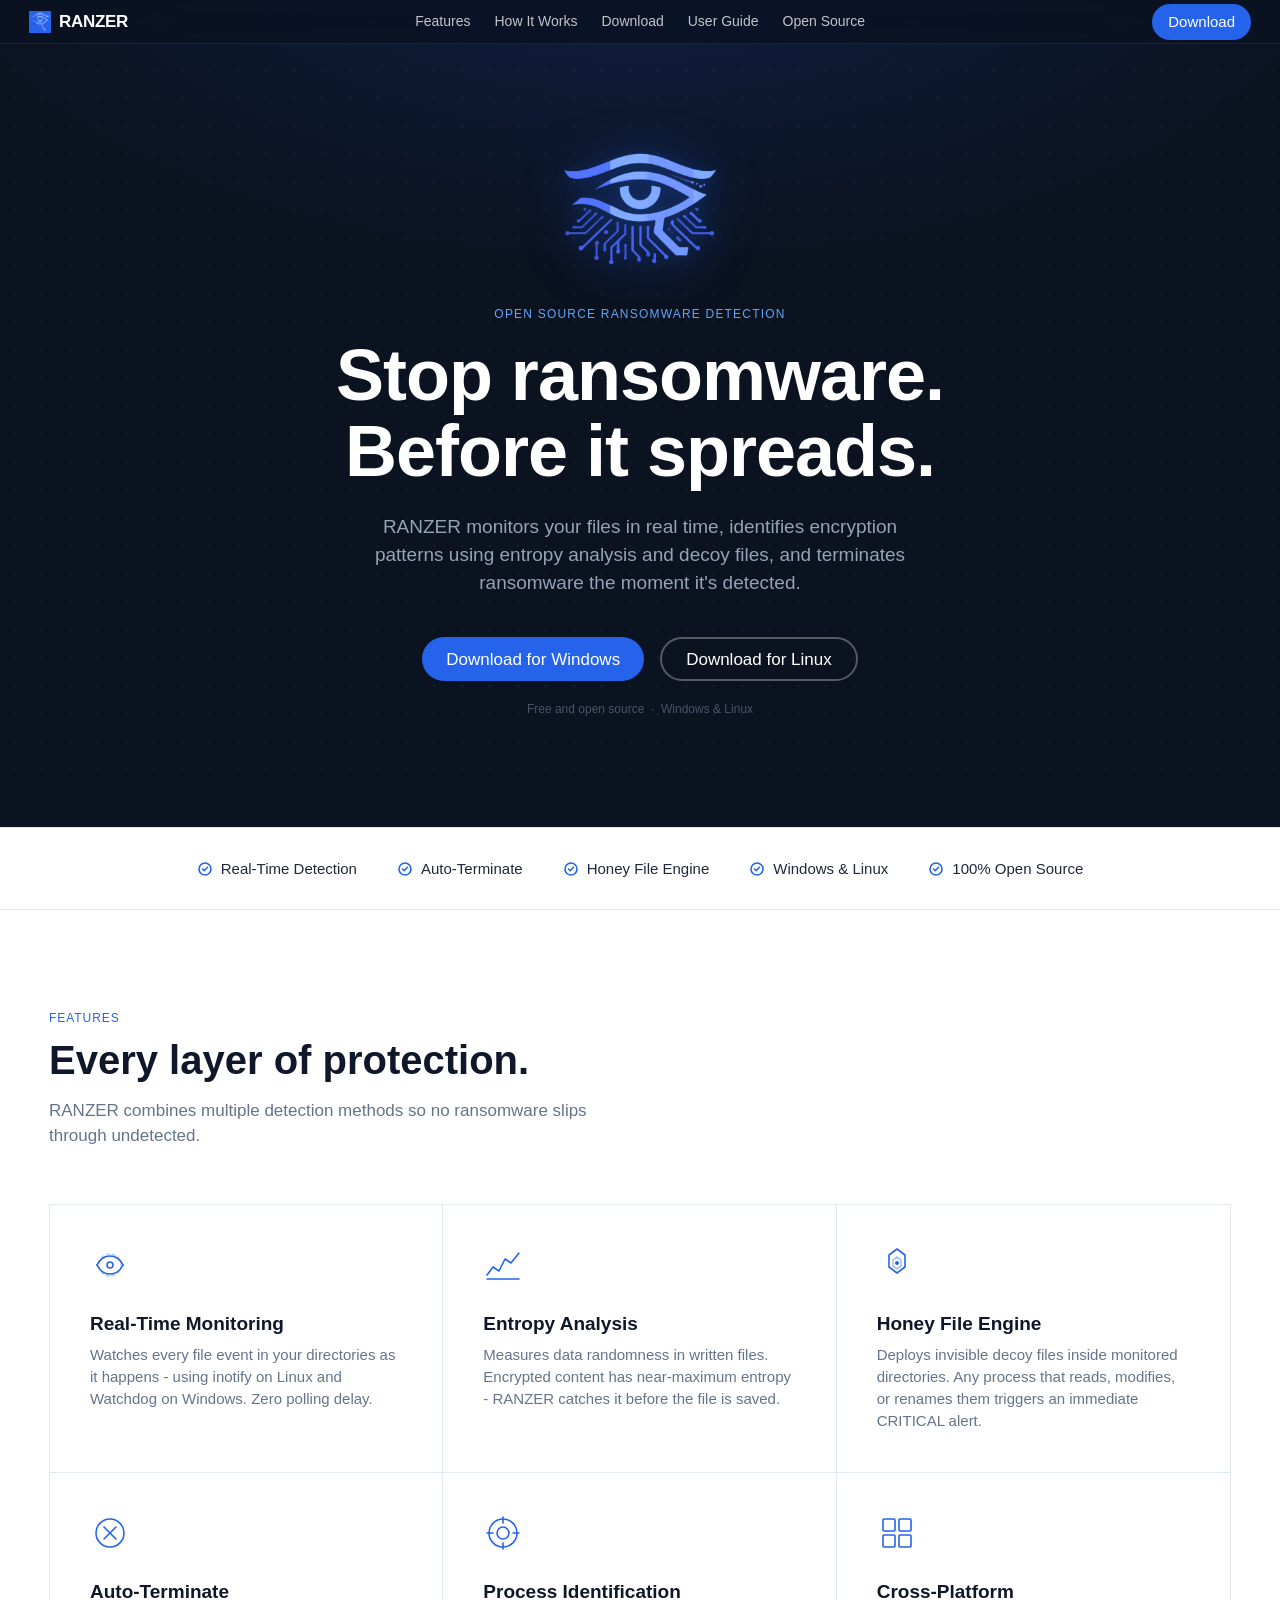
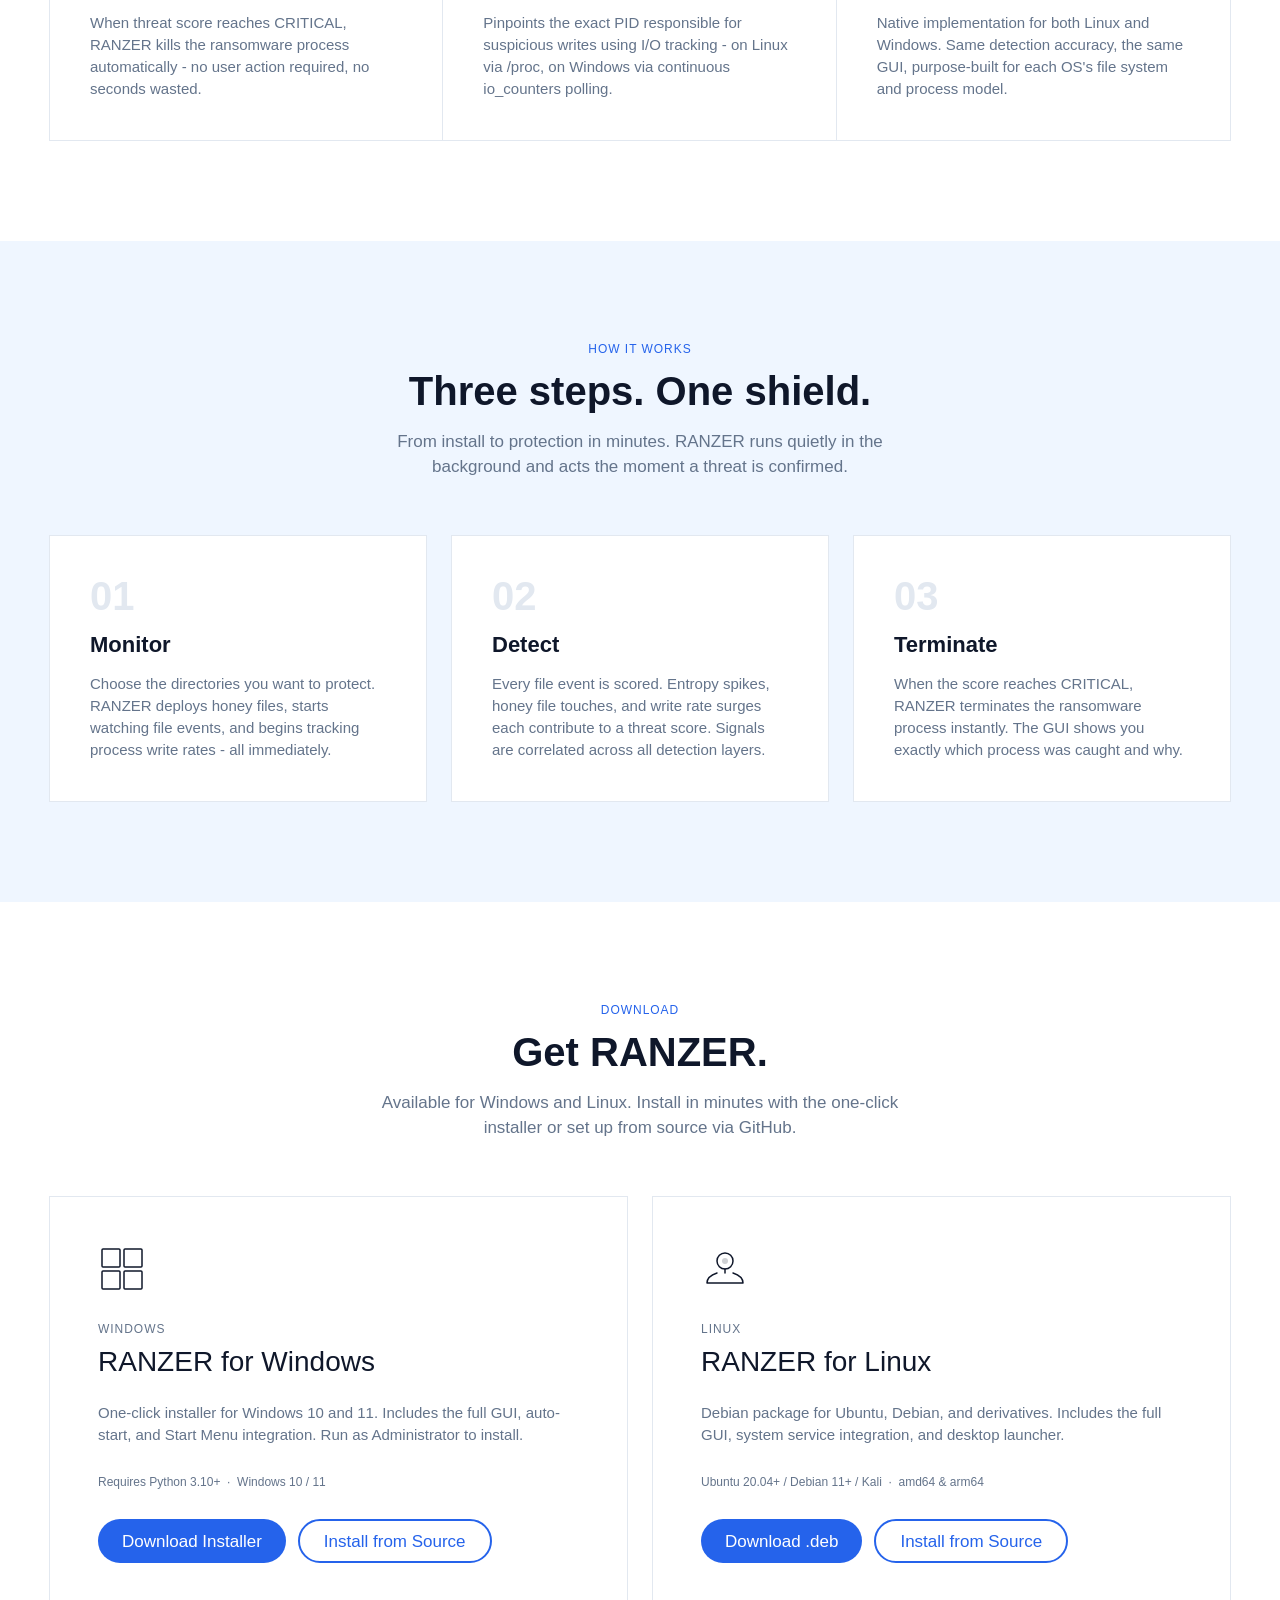
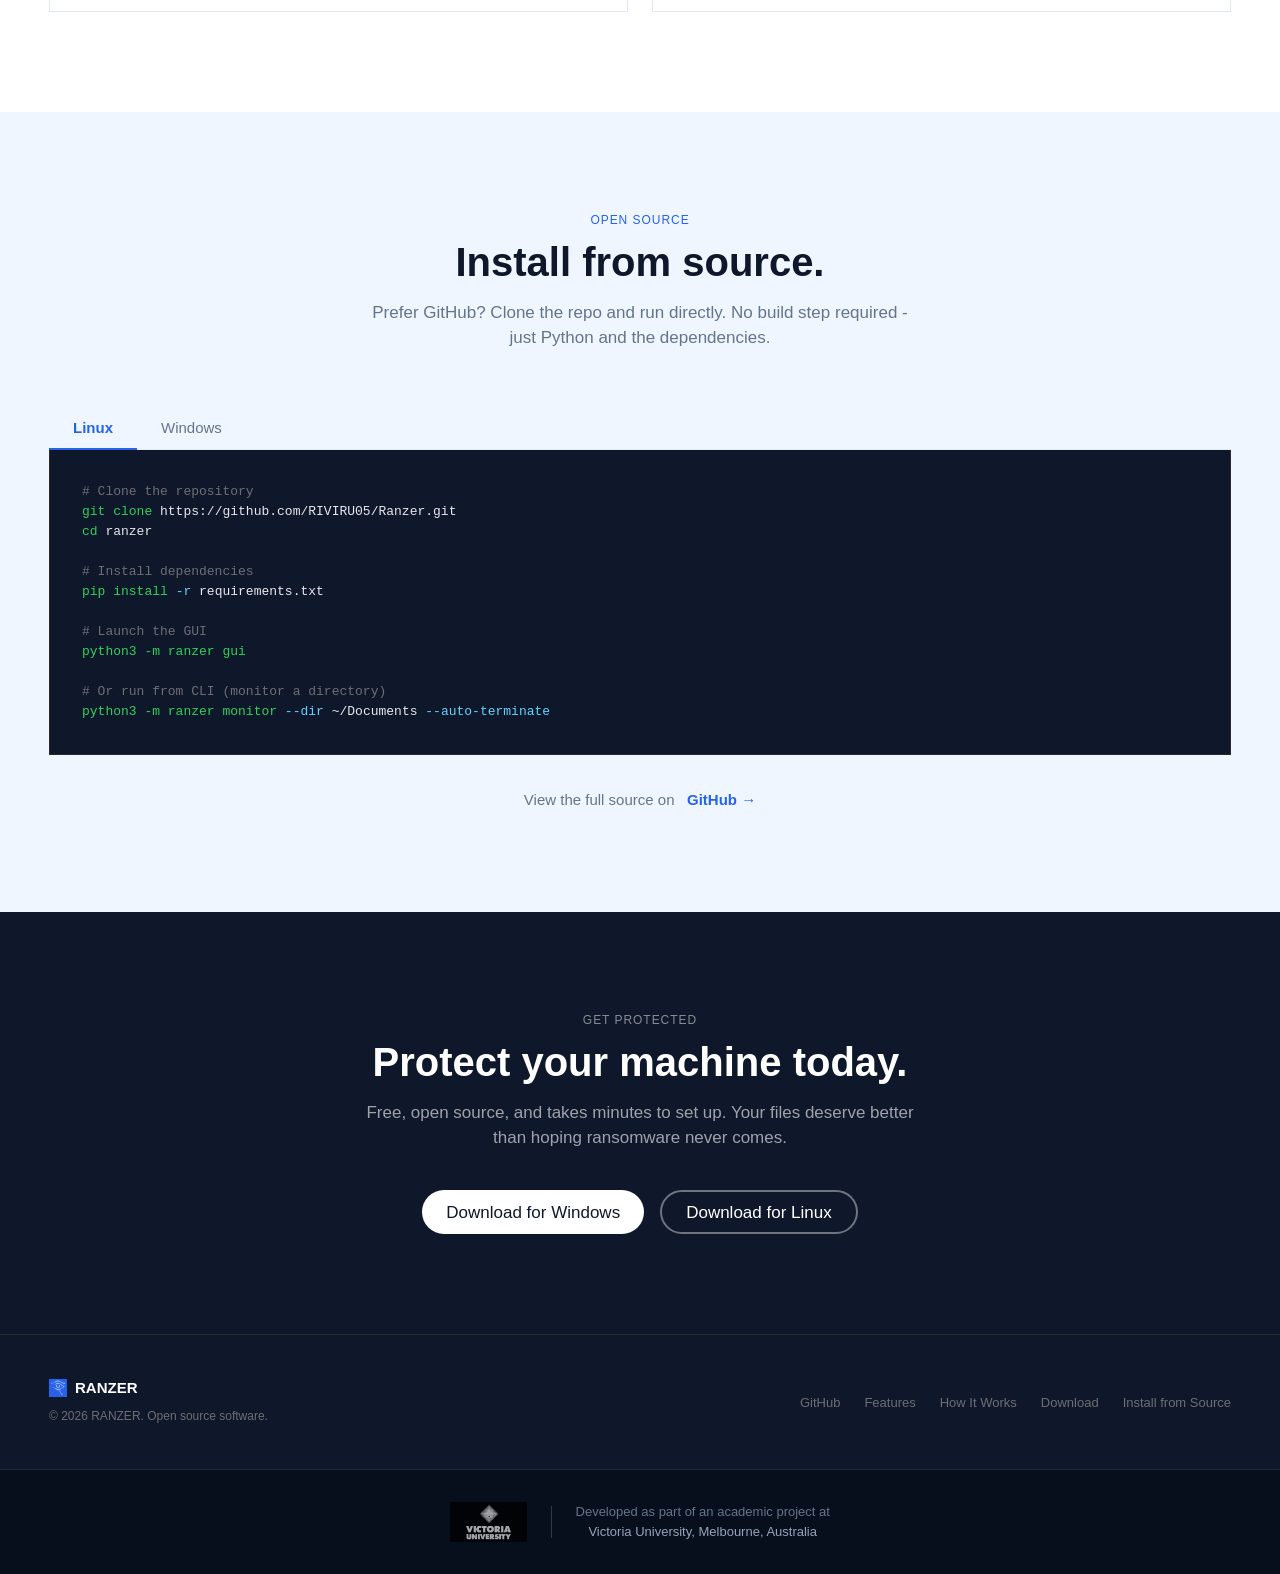
==== index.html @ 6c8f235c "initial Commit2" ====
<!DOCTYPE html>
<html lang="en">
<head>
  <meta charset="UTF-8" />
  <meta name="viewport" content="width=device-width, initial-scale=1.0" />
  <title>RANZER - Stop Ransomware Before It Spreads</title>
  <meta name="description" content="RANZER is an open-source ransomware detection tool for Linux and Windows. Real-time monitoring, entropy analysis, honey files, and auto-termination." />
  <link rel="stylesheet" href="style.css" />
</head>
<body>

<!-- ── Navigation ───────────────────────────────────────── -->
<nav class="nav" id="nav">
  <div class="nav-inner">
    <a href="#" class="nav-logo">
      <img src="assets/logo_30_blue.png" alt="RANZER" class="nav-logo-img" />
      RANZER
    </a>

    <ul class="nav-links">
      <li><a href="#features">Features</a></li>
      <li><a href="#how">How It Works</a></li>
      <li><a href="#download">Download</a></li>
      <li><a href="how-to-use.html">User Guide</a></li>
      <li><a href="open-source.html">Open Source</a></li>
    </ul>

    <div class="nav-actions">
      <a href="#download" class="btn btn-primary btn-sm">Download</a>
    </div>

    <button class="nav-hamburger" id="hamburger" aria-label="Open menu">
      <svg viewBox="0 0 20 20" fill="none" stroke="currentColor" stroke-width="1.8" stroke-linecap="round">
        <line x1="3" y1="6"  x2="17" y2="6"  id="hb-top"/>
        <line x1="3" y1="10" x2="17" y2="10" id="hb-mid"/>
        <line x1="3" y1="14" x2="17" y2="14" id="hb-bot"/>
      </svg>
    </button>
  </div>
</nav>

<!-- Mobile drawer -->
<div class="nav-drawer" id="drawer">
  <a href="#features"        class="drawer-link">Features</a>
  <a href="#how"             class="drawer-link">How It Works</a>
  <a href="#download"        class="drawer-link">Download</a>
  <a href="how-to-use.html"  class="drawer-link">User Guide</a>
  <a href="open-source.html" class="drawer-link">Open Source</a>
  <a href="#download" class="btn btn-primary drawer-cta">Download RANZER</a>
</div>


<!-- ── Hero ─────────────────────────────────────────────── -->
<section class="hero">
  <div class="container">
    <img src="assets/logo.png" alt="RANZER" class="hero-logo fade-in" />
    <p class="hero-eyebrow fade-in">Open Source Ransomware Detection</p>
    <h1 class="hero-title fade-in">Stop ransomware.<br>Before it spreads.</h1>
    <p class="hero-sub fade-in">
      RANZER monitors your files in real time, identifies encryption patterns using
      entropy analysis and decoy files, and terminates ransomware the moment it's detected.
    </p>
    <div class="hero-actions fade-in">
      <a href="install-windows.html" class="btn btn-primary">Download for Windows</a>
      <a href="install-linux.html" class="btn btn-secondary">Download for Linux</a>
    </div>
    <p class="hero-note fade-in">Free and open source &nbsp;·&nbsp; Windows &amp; Linux</p>
  </div>
</section>


<!-- ── Trust bar ─────────────────────────────────────────── -->
<div class="trust fade-in">
  <div class="trust-inner">
    <div class="trust-item">
      <svg width="16" height="16" viewBox="0 0 16 16" fill="none" stroke="currentColor" stroke-width="1.6" stroke-linecap="round"><circle cx="8" cy="8" r="6"/><polyline points="5.5 8 7.2 9.7 10.5 6.3"/></svg>
      Real-Time Detection
    </div>
    <div class="trust-item">
      <svg width="16" height="16" viewBox="0 0 16 16" fill="none" stroke="currentColor" stroke-width="1.6" stroke-linecap="round"><circle cx="8" cy="8" r="6"/><polyline points="5.5 8 7.2 9.7 10.5 6.3"/></svg>
      Auto-Terminate
    </div>
    <div class="trust-item">
      <svg width="16" height="16" viewBox="0 0 16 16" fill="none" stroke="currentColor" stroke-width="1.6" stroke-linecap="round"><circle cx="8" cy="8" r="6"/><polyline points="5.5 8 7.2 9.7 10.5 6.3"/></svg>
      Honey File Engine
    </div>
    <div class="trust-item">
      <svg width="16" height="16" viewBox="0 0 16 16" fill="none" stroke="currentColor" stroke-width="1.6" stroke-linecap="round"><circle cx="8" cy="8" r="6"/><polyline points="5.5 8 7.2 9.7 10.5 6.3"/></svg>
      Windows &amp; Linux
    </div>
    <div class="trust-item">
      <svg width="16" height="16" viewBox="0 0 16 16" fill="none" stroke="currentColor" stroke-width="1.6" stroke-linecap="round"><circle cx="8" cy="8" r="6"/><polyline points="5.5 8 7.2 9.7 10.5 6.3"/></svg>
      100% Open Source
    </div>
  </div>
</div>


<!-- ── Features ──────────────────────────────────────────── -->
<section class="features" id="features">
  <div class="container">
    <div class="section-header fade-in">
      <p class="section-label">Features</p>
      <h2 class="section-heading">Every layer of protection.</h2>
      <p class="section-sub">RANZER combines multiple detection methods so no ransomware slips through undetected.</p>
    </div>

    <div class="features-grid">

      <!-- Real-Time Monitoring -->
      <div class="feature-card fade-in">
        <svg class="feature-icon" viewBox="0 0 40 40" fill="none" stroke="currentColor" stroke-width="1.6" stroke-linecap="round" stroke-linejoin="round">
          <circle cx="20" cy="20" r="3"/>
          <path d="M7 20c3-6 7-9 13-9s10 3 13 9"/>
          <path d="M7 20c3 6 7 9 13 9s10-3 13-9"/>
          <circle cx="20" cy="20" r="11" stroke-dasharray="3 3" opacity="0.3"/>
        </svg>
        <h3 class="feature-title">Real-Time Monitoring</h3>
        <p class="feature-desc">Watches every file event in your directories as it happens - using inotify on Linux and Watchdog on Windows. Zero polling delay.</p>
      </div>

      <!-- Entropy Analysis -->
      <div class="feature-card fade-in">
        <svg class="feature-icon" viewBox="0 0 40 40" fill="none" stroke="currentColor" stroke-width="1.6" stroke-linecap="round" stroke-linejoin="round">
          <polyline points="4 30 10 22 16 26 22 14 28 18 36 8"/>
          <line x1="4" y1="34" x2="36" y2="34"/>
        </svg>
        <h3 class="feature-title">Entropy Analysis</h3>
        <p class="feature-desc">Measures data randomness in written files. Encrypted content has near-maximum entropy - RANZER catches it before the file is saved.</p>
      </div>

      <!-- Honey File Engine -->
      <div class="feature-card fade-in">
        <svg class="feature-icon" viewBox="0 0 40 40" fill="none" stroke="currentColor" stroke-width="1.6" stroke-linecap="round" stroke-linejoin="round">
          <polygon points="20 4 28 10 28 22 20 28 12 22 12 10"/>
          <polygon points="20 12 24 15 24 21 20 24 16 21 16 15" opacity="0.4"/>
          <circle cx="20" cy="18" r="2" fill="currentColor" stroke="none"/>
        </svg>
        <h3 class="feature-title">Honey File Engine</h3>
        <p class="feature-desc">Deploys invisible decoy files inside monitored directories. Any process that reads, modifies, or renames them triggers an immediate CRITICAL alert.</p>
      </div>

      <!-- Auto-Terminate -->
      <div class="feature-card fade-in">
        <svg class="feature-icon" viewBox="0 0 40 40" fill="none" stroke="currentColor" stroke-width="1.6" stroke-linecap="round" stroke-linejoin="round">
          <circle cx="20" cy="20" r="14"/>
          <line x1="14" y1="14" x2="26" y2="26"/>
          <line x1="26" y1="14" x2="14" y2="26"/>
        </svg>
        <h3 class="feature-title">Auto-Terminate</h3>
        <p class="feature-desc">When threat score reaches CRITICAL, RANZER kills the ransomware process automatically - no user action required, no seconds wasted.</p>
      </div>

      <!-- Process Identification -->
      <div class="feature-card fade-in">
        <svg class="feature-icon" viewBox="0 0 40 40" fill="none" stroke="currentColor" stroke-width="1.6" stroke-linecap="round" stroke-linejoin="round">
          <circle cx="20" cy="20" r="14"/>
          <circle cx="20" cy="20" r="6"/>
          <line x1="20" y1="4"  x2="20" y2="10"/>
          <line x1="20" y1="30" x2="20" y2="36"/>
          <line x1="4"  y1="20" x2="10" y2="20"/>
          <line x1="30" y1="20" x2="36" y2="20"/>
        </svg>
        <h3 class="feature-title">Process Identification</h3>
        <p class="feature-desc">Pinpoints the exact PID responsible for suspicious writes using I/O tracking - on Linux via /proc, on Windows via continuous io_counters polling.</p>
      </div>

      <!-- Cross-Platform -->
      <div class="feature-card fade-in">
        <svg class="feature-icon" viewBox="0 0 40 40" fill="none" stroke="currentColor" stroke-width="1.6" stroke-linecap="round" stroke-linejoin="round">
          <rect x="6"  y="6"  width="12" height="12" rx="1"/>
          <rect x="22" y="6"  width="12" height="12" rx="1"/>
          <rect x="6"  y="22" width="12" height="12" rx="1"/>
          <rect x="22" y="22" width="12" height="12" rx="1"/>
        </svg>
        <h3 class="feature-title">Cross-Platform</h3>
        <p class="feature-desc">Native implementation for both Linux and Windows. Same detection accuracy, the same GUI, purpose-built for each OS's file system and process model.</p>
      </div>

    </div>
  </div>
</section>


<!-- ── How It Works ──────────────────────────────────────── -->
<section class="how" id="how">
  <div class="container">
    <div class="section-header fade-in" style="text-align:center;">
      <p class="section-label">How It Works</p>
      <h2 class="section-heading">Three steps. One shield.</h2>
      <p class="section-sub" style="margin:0 auto;">From install to protection in minutes. RANZER runs quietly in the background and acts the moment a threat is confirmed.</p>
    </div>

    <div class="steps">
      <div class="step fade-in">
        <span class="step-number">01</span>
        <h3 class="step-title">Monitor</h3>
        <p class="step-desc">Choose the directories you want to protect. RANZER deploys honey files, starts watching file events, and begins tracking process write rates - all immediately.</p>
      </div>
      <div class="step fade-in">
        <span class="step-number">02</span>
        <h3 class="step-title">Detect</h3>
        <p class="step-desc">Every file event is scored. Entropy spikes, honey file touches, and write rate surges each contribute to a threat score. Signals are correlated across all detection layers.</p>
      </div>
      <div class="step fade-in">
        <span class="step-number">03</span>
        <h3 class="step-title">Terminate</h3>
        <p class="step-desc">When the score reaches CRITICAL, RANZER terminates the ransomware process instantly. The GUI shows you exactly which process was caught and why.</p>
      </div>
    </div>
  </div>
</section>


<!-- ── Download ───────────────────────────────────────────── -->
<section class="download" id="download">
  <div class="container">
    <div class="section-header fade-in" style="text-align:center;">
      <p class="section-label">Download</p>
      <h2 class="section-heading">Get RANZER.</h2>
      <p class="section-sub" style="margin:0 auto;">Available for Windows and Linux. Install in minutes with the one-click installer or set up from source via GitHub.</p>
    </div>

    <div class="download-grid">

      <!-- Windows -->
      <div class="download-card fade-in">
        <svg class="download-card-icon" viewBox="0 0 48 48" fill="none" stroke="currentColor" stroke-width="1.5" stroke-linecap="round" stroke-linejoin="round">
          <rect x="4"  y="4"  width="18" height="18" rx="1"/>
          <rect x="26" y="4"  width="18" height="18" rx="1"/>
          <rect x="4"  y="26" width="18" height="18" rx="1"/>
          <rect x="26" y="26" width="18" height="18" rx="1"/>
        </svg>
        <div>
          <p class="download-card-os">Windows</p>
          <h3 class="download-card-title">RANZER for Windows</h3>
        </div>
        <p class="download-card-desc">
          One-click installer for Windows 10 and 11. Includes the full GUI, auto-start, and Start Menu integration. Run as Administrator to install.
        </p>
        <p class="download-card-meta">Requires Python 3.10+ &nbsp;·&nbsp; Windows 10 / 11</p>
        <div class="download-card-actions">
          <a href="install-windows.html" class="btn btn-primary">Download Installer</a>
          <a href="#github" class="btn btn-secondary">Install from Source</a>
        </div>
      </div>

      <!-- Linux -->
      <div class="download-card fade-in">
        <svg class="download-card-icon" viewBox="0 0 48 48" fill="none" stroke="currentColor" stroke-width="1.5" stroke-linecap="round" stroke-linejoin="round">
          <circle cx="24" cy="16" r="8"/>
          <path d="M16 28c-6 2-10 6-10 10h36c0-4-4-8-10-10"/>
          <line x1="24" y1="24" x2="24" y2="28"/>
          <circle cx="24" cy="16" r="3" fill="currentColor" stroke="none" opacity="0.2"/>
        </svg>
        <div>
          <p class="download-card-os">Linux</p>
          <h3 class="download-card-title">RANZER for Linux</h3>
        </div>
        <p class="download-card-desc">
          Debian package for Ubuntu, Debian, and derivatives. Includes the full GUI, system service integration, and desktop launcher.
        </p>
        <p class="download-card-meta">Ubuntu 20.04+ / Debian 11+ / Kali &nbsp;·&nbsp; amd64 &amp; arm64</p>
        <div class="download-card-actions">
          <a href="install-linux.html" class="btn btn-primary">Download .deb</a>
          <a href="#github" class="btn btn-secondary">Install from Source</a>
        </div>
      </div>

    </div>
  </div>
</section>


<!-- ── GitHub Install ─────────────────────────────────────── -->
<section class="github" id="github">
  <div class="container">
    <div class="section-header fade-in" style="text-align:center;">
      <p class="section-label">Open Source</p>
      <h2 class="section-heading">Install from source.</h2>
      <p class="section-sub" style="margin:0 auto;">Prefer GitHub? Clone the repo and run directly. No build step required - just Python and the dependencies.</p>
    </div>

    <div class="install-tabs fade-in">
      <div class="tab-buttons">
        <button class="tab-btn active" data-tab="linux">Linux</button>
        <button class="tab-btn"        data-tab="windows">Windows</button>
      </div>

      <!-- Linux -->
      <div class="tab-panel active" id="tab-linux">
        <div class="code-block">
<pre><span class="comment"># Clone the repository</span>
<span class="cmd">git clone</span> https://github.com/RIVIRU05/Ranzer.git
<span class="cmd">cd</span> ranzer

<span class="comment"># Install dependencies</span>
<span class="cmd">pip install</span> <span class="flag">-r</span> requirements.txt

<span class="comment"># Launch the GUI</span>
<span class="cmd">python3 -m ranzer gui</span>

<span class="comment"># Or run from CLI (monitor a directory)</span>
<span class="cmd">python3 -m ranzer monitor</span> <span class="flag">--dir</span> ~/Documents <span class="flag">--auto-terminate</span></pre>
        </div>
      </div>

      <!-- Windows -->
      <div class="tab-panel" id="tab-windows">
        <div class="code-block">
<pre><span class="comment"># Clone the repository (PowerShell or Git Bash)</span>
<span class="cmd">git clone</span> https://github.com/RIVIRU05/Ranzer.git
<span class="cmd">cd</span> ranzer

<span class="comment"># Run the installer (as Administrator)</span>
<span class="comment"># Right-click install.bat → "Run as administrator"</span>
<span class="cmd">install.bat</span>

<span class="comment"># Or launch directly without installing</span>
<span class="cmd">pip install</span> <span class="flag">-r</span> requirements.txt
<span class="cmd">python -m ranzer gui</span></pre>
        </div>
      </div>
    </div>

    <p style="text-align:center; margin-top:32px; font-size:15px; color:var(--text-ter);">
      View the full source on &nbsp;
      <a href="https://github.com/RIVIRU05/Ranzer" style="color:#2563EB; font-weight:600;" target="_blank" rel="noopener">GitHub →</a>
    </p>
  </div>
</section>


<!-- ── CTA Banner ────────────────────────────────────────── -->
<section class="cta-banner fade-in">
  <div class="container">
    <p class="section-label">Get Protected</p>
    <h2 class="section-heading">Protect your machine today.</h2>
    <p class="section-sub">Free, open source, and takes minutes to set up. Your files deserve better than hoping ransomware never comes.</p>
    <div style="display:flex; gap:16px; justify-content:center; flex-wrap:wrap; margin-top:40px;">
      <a href="install-windows.html" class="btn btn-primary">Download for Windows</a>
      <a href="install-linux.html" class="btn btn-secondary">Download for Linux</a>
    </div>
  </div>
</section>


<!-- ── Footer ────────────────────────────────────────────── -->
<footer class="footer">
  <div class="container">
    <div class="footer-inner">
      <div>
        <div class="footer-logo">
          <img src="assets/logo_30_blue.png" alt="RANZER" class="footer-logo-img" />
          RANZER
        </div>
        <p class="footer-copy">© 2026 RANZER. Open source software.</p>
      </div>
      <nav class="footer-nav">
        <a href="https://github.com/RIVIRU05/Ranzer" target="_blank" rel="noopener">GitHub</a>
        <a href="#features">Features</a>
        <a href="#how">How It Works</a>
        <a href="#download">Download</a>
        <a href="#github">Install from Source</a>
      </nav>
    </div>
  </div>
</footer>

<!-- ── VU Attribution ─────────────────────────────────────── -->
<div class="attribution">
  <div class="attribution-inner">
    <img src="assets/vu_logo.png" alt="Victoria University Australia" class="attribution-logo" />
    <div class="attribution-divider"></div>
    <p class="attribution-text">
      Developed as part of an academic project at<br>
      <strong>Victoria University, Melbourne, Australia</strong>
    </p>
  </div>
</div>

<script src="script.js"></script>
</body>
</html>
---- style.css ----
/* ============================================================
   RANZER - Apple-Inspired Design System
   ============================================================ */

:root {
  --primary:        #2563EB;
  --primary-hover:  #1D4ED8;
  --primary-press:  #1E40AF;
  --text-dom:       #0F172A;
  --text-sec:       #1E293B;
  --text-ter:       #64748B;
  --bg:             #FFFFFF;
  --surface:        #E2E8F0;
  --nav-bg:         rgba(255, 255, 255, 0.85);
  --border:         rgba(0, 0, 0, 0.08);
  --overlay:        rgba(0, 0, 0, 0.8);
  --dark-surface:   #0F172A;
  --dark-medium:    #1E293B;
  --font-display:   "SF Pro Display", -apple-system, BlinkMacSystemFont, "Segoe UI", Roboto, sans-serif;
  --font-text:      "SF Pro Text",    -apple-system, BlinkMacSystemFont, "Segoe UI", Roboto, sans-serif;
  --max-w:          1262px;
  --radius-btn:     50px;
  --radius-input:   8px;
  --transition:     0.2s ease;
}

/* ── Reset ───────────────────────────────────────────────── */
*, *::before, *::after { box-sizing: border-box; margin: 0; padding: 0; }
html { scroll-behavior: smooth; -webkit-font-smoothing: antialiased; }
body { font-family: var(--font-text); font-size: 17px; color: var(--text-dom); background: var(--bg); line-height: 25px; }
a { text-decoration: none; color: inherit; }
ul { list-style: none; }
img { display: block; max-width: 100%; }

/* ── Container ───────────────────────────────────────────── */
.container {
  width: 100%;
  max-width: var(--max-w);
  margin: 0 auto;
  padding: 0 40px;
}

/* ── Buttons ─────────────────────────────────────────────── */
.btn {
  display: inline-flex;
  align-items: center;
  justify-content: center;
  height: 44px;
  padding: 0 24px;
  border-radius: var(--radius-btn);
  font-family: var(--font-text);
  font-size: 17px;
  font-weight: 400;
  line-height: 1;
  cursor: pointer;
  transition: background var(--transition), color var(--transition), border-color var(--transition);
  border: none;
  white-space: nowrap;
}
.btn-primary {
  background: var(--primary);
  color: #fff;
}
.btn-primary:hover  { background: var(--primary-hover); }
.btn-primary:active { background: var(--primary-press); }

.btn-secondary {
  background: transparent;
  color: var(--primary);
  border: 2px solid var(--primary);
}
.btn-secondary:hover  { background: rgba(37,99,235,0.05); border-color: var(--primary-hover); }
.btn-secondary:active { border-color: var(--primary-press); }

.btn-ghost {
  background: transparent;
  color: var(--text-dom);
  padding: 0 8px;
  border-radius: 0;
}
.btn-ghost:hover  { background: rgba(0,0,0,0.05); }
.btn-ghost:active { background: rgba(0,0,0,0.08); }

.btn-sm { height: 36px; padding: 0 16px; font-size: 15px; }

/* ── Navigation ──────────────────────────────────────────── */
.nav {
  position: fixed;
  top: 0; left: 0; right: 0;
  z-index: 1000;
  height: 44px;
  background: rgba(11, 18, 32, 0.85);
  backdrop-filter: saturate(180%) blur(20px);
  -webkit-backdrop-filter: saturate(180%) blur(20px);
  border-bottom: 1px solid rgba(255,255,255,0.07);
  transition: background var(--transition), border-color var(--transition);
}
/* Once scrolled past hero, nav picks up the light frosted look */
.nav.scrolled {
  background: var(--nav-bg);
  border-bottom-color: var(--border);
}
.nav-inner {
  max-width: var(--max-w);
  margin: 0 auto;
  padding: 0 20px;
  height: 100%;
  display: flex;
  align-items: center;
  gap: 24px;
}
.nav-logo {
  display: flex;
  align-items: center;
  gap: 8px;
  font-family: var(--font-display);
  font-size: 17px;
  font-weight: 600;
  color: #fff;
  letter-spacing: -0.3px;
  flex-shrink: 0;
  transition: color var(--transition);
}
.nav.scrolled .nav-logo { color: var(--text-dom); }
.nav-logo svg { width: 22px; height: 22px; }
.nav-logo-img  { width: auto; height: 22px; object-fit: contain; }

.nav-links {
  display: flex;
  align-items: center;
  gap: 0;
  flex: 1;
  justify-content: center;
}
.nav-links a {
  display: flex;
  align-items: center;
  height: 44px;
  padding: 0 12px;
  font-size: 14px;
  font-weight: 400;
  color: rgba(255,255,255,0.75);
  transition: color var(--transition);
}
.nav-links a:hover { color: #fff; }
.nav.scrolled .nav-links a { color: rgba(0,0,0,0.8); }
.nav.scrolled .nav-links a:hover { color: var(--primary); }

.nav-actions { display: flex; align-items: center; gap: 8px; }

.nav-hamburger {
  display: none;
  background: none;
  border: none;
  cursor: pointer;
  padding: 8px;
  margin-left: auto;
  color: var(--text-dom);
}
.nav-hamburger svg { width: 20px; height: 20px; }

/* Mobile drawer */
.nav-drawer {
  display: none;
  position: fixed;
  top: 44px; left: 0; right: 0; bottom: 0;
  background: rgba(255,255,255,0.97);
  backdrop-filter: blur(20px);
  z-index: 999;
  padding: 24px 20px;
  flex-direction: column;
  gap: 8px;
  overflow-y: auto;
}
.nav-drawer.open { display: flex; }
.nav-drawer a {
  display: flex;
  align-items: center;
  height: 52px;
  padding: 0 16px;
  font-size: 17px;
  font-weight: 400;
  color: var(--text-dom);
  border-radius: 12px;
  transition: background var(--transition);
}
.nav-drawer a:hover { background: var(--surface); }
.nav-drawer .drawer-cta { margin-top: 16px; }

/* ── Fade-in animation ───────────────────────────────────── */
.fade-in {
  opacity: 0;
  transform: translateY(24px);
  transition: opacity 0.6s ease, transform 0.6s ease;
}
.fade-in.visible {
  opacity: 1;
  transform: translateY(0);
}

/* ── Section shared ──────────────────────────────────────── */
.section-label {
  font-family: var(--font-text);
  font-size: 12px;
  font-weight: 400;
  line-height: 16px;
  color: var(--primary);
  text-transform: uppercase;
  letter-spacing: 0.08em;
  margin-bottom: 12px;
}
.section-heading {
  font-family: var(--font-display);
  font-size: 40px;
  font-weight: 600;
  line-height: 44px;
  color: var(--text-dom);
  margin-bottom: 16px;
}
.section-sub {
  font-size: 17px;
  font-weight: 400;
  line-height: 25px;
  color: var(--text-ter);
  max-width: 560px;
}
.section-header { margin-bottom: 56px; }

/* ── Hero ────────────────────────────────────────────────── */
.hero {
  padding-top: calc(44px + 100px);
  padding-bottom: 110px;
  text-align: center;
  background-color: #0B1220;
  background-image:
    radial-gradient(ellipse 80% 60% at 50% -10%, rgba(37, 99, 235, 0.18) 0%, transparent 70%),
    radial-gradient(circle, rgba(255,255,255,0.06) 1px, transparent 1px);
  background-size: 100% 100%, 28px 28px;
  position: relative;
  overflow: hidden;
}
/* Soft bottom fade so hero blends into the white trust bar */
.hero::after {
  content: "";
  position: absolute;
  bottom: 0; left: 0; right: 0;
  height: 80px;
  background: linear-gradient(to bottom, transparent, #0B1220);
  pointer-events: none;
}
.hero .container { display: flex; flex-direction: column; align-items: center; position: relative; z-index: 1; }

/* Hero logo - size by width since it's a landscape image */
.hero-logo {
  width: 180px;
  height: auto;
  max-width: none;
  display: block;
  margin: 0 auto 36px;
  filter: drop-shadow(0 8px 28px rgba(37, 99, 235, 0.4))
          drop-shadow(0 2px 8px rgba(37, 99, 235, 0.25));
}
.hero-eyebrow {
  font-size: 12px;
  font-weight: 400;
  line-height: 16px;
  color: #60A5FA;
  text-transform: uppercase;
  letter-spacing: 0.1em;
  margin-bottom: 16px;
}
.hero-title {
  font-family: var(--font-display);
  font-size: clamp(40px, 6vw, 72px);
  font-weight: 600;
  line-height: 1.05;
  letter-spacing: -1px;
  color: #FFFFFF;
  margin-bottom: 24px;
}
.hero-sub {
  font-size: 19px;
  font-weight: 400;
  line-height: 28px;
  color: #94A3B8;
  max-width: 580px;
  margin-bottom: 40px;
}
.hero-actions {
  display: flex;
  gap: 16px;
  flex-wrap: wrap;
  justify-content: center;
  margin-bottom: 20px;
}
/* Secondary button needs to be visible on dark */
.hero .btn-secondary {
  border-color: rgba(255,255,255,0.3);
  color: #fff;
}
.hero .btn-secondary:hover {
  background: rgba(255,255,255,0.08);
  border-color: rgba(255,255,255,0.5);
}
.hero-note {
  font-size: 12px;
  font-weight: 400;
  line-height: 16px;
  color: #475569;
}

/* ── Trust bar ───────────────────────────────────────────── */
.trust {
  border-top: 1px solid var(--surface);
  border-bottom: 1px solid var(--surface);
  padding: 28px 0;
}
.trust-inner {
  max-width: var(--max-w);
  margin: 0 auto;
  padding: 0 40px;
  display: flex;
  align-items: center;
  justify-content: center;
  gap: 40px;
  flex-wrap: wrap;
}
.trust-item {
  display: flex;
  align-items: center;
  gap: 8px;
  font-size: 15px;
  font-weight: 400;
  color: var(--text-sec);
}
.trust-item svg { color: var(--primary); flex-shrink: 0; }

/* ── Features ────────────────────────────────────────────── */
.features { padding: 100px 0; }
.features-grid {
  display: grid;
  grid-template-columns: repeat(3, 1fr);
  gap: 0;
  border: 1px solid var(--surface);
}
.feature-card {
  padding: 40px;
  border-right: 1px solid var(--surface);
  border-bottom: 1px solid var(--surface);
  transition: background var(--transition);
}
.feature-card:nth-child(3n) { border-right: none; }
.feature-card:nth-child(n+4) { border-bottom: none; }
.feature-card:hover { background: rgba(37,99,235,0.02); }

.feature-icon {
  width: 40px;
  height: 40px;
  margin-bottom: 20px;
  color: var(--primary);
}
.feature-title {
  font-family: var(--font-display);
  font-size: 19px;
  font-weight: 600;
  line-height: 24px;
  color: var(--text-dom);
  margin-bottom: 8px;
}
.feature-desc {
  font-size: 15px;
  font-weight: 400;
  line-height: 22px;
  color: var(--text-ter);
}

/* ── How it works ────────────────────────────────────────── */
.how { padding: 100px 0; background: #EFF6FF; }
.how .section-header { text-align: center; }
.how .section-sub { margin: 0 auto; text-align: center; }
.steps {
  display: grid;
  grid-template-columns: repeat(3, 1fr);
  gap: 24px;
  margin-top: 56px;
}
.step {
  display: flex;
  flex-direction: column;
  gap: 16px;
  padding: 40px;
  background: #fff;
  border: 1px solid var(--surface);
}
.step-number {
  font-family: var(--font-display);
  font-size: 40px;
  font-weight: 600;
  line-height: 1;
  color: var(--surface);
}
.step-title {
  font-family: var(--font-display);
  font-size: 22px;
  font-weight: 600;
  color: var(--text-dom);
}
.step-desc {
  font-size: 15px;
  line-height: 22px;
  color: var(--text-ter);
}

/* ── Download ────────────────────────────────────────────── */
.download { padding: 100px 0; }
.download .section-header { text-align: center; }
.download .section-sub { margin: 0 auto; text-align: center; }
.download-grid {
  display: grid;
  grid-template-columns: repeat(2, 1fr);
  gap: 24px;
  margin-top: 56px;
}
.download-card {
  padding: 48px;
  border: 1px solid var(--surface);
  display: flex;
  flex-direction: column;
  gap: 24px;
  transition: box-shadow var(--transition);
}
.download-card:hover {
  box-shadow: 0 4px 24px rgba(0,0,0,0.08);
}
.download-card-icon {
  width: 48px;
  height: 48px;
  color: var(--text-dom);
}
.download-card-os {
  font-size: 12px;
  font-weight: 400;
  color: var(--text-ter);
  text-transform: uppercase;
  letter-spacing: 0.08em;
}
.download-card-title {
  font-family: var(--font-display);
  font-size: 28px;
  font-weight: 400;
  line-height: 32px;
  color: var(--text-dom);
  margin-top: 4px;
}
.download-card-desc {
  font-size: 15px;
  line-height: 22px;
  color: var(--text-ter);
  flex: 1;
}
.download-card-meta {
  font-size: 12px;
  color: var(--text-ter);
}
.download-card-actions { display: flex; gap: 12px; flex-wrap: wrap; }

/* ── GitHub Install ──────────────────────────────────────── */
.github { padding: 100px 0; background: #EFF6FF; }
.github .section-header { text-align: center; }
.github .section-sub { margin: 0 auto; text-align: center; }

.install-tabs { margin-top: 56px; }
.tab-buttons {
  display: flex;
  gap: 0;
  border-bottom: 1px solid var(--surface);
  margin-bottom: 0;
}
.tab-btn {
  height: 44px;
  padding: 0 24px;
  background: none;
  border: none;
  border-bottom: 2px solid transparent;
  font-family: var(--font-text);
  font-size: 15px;
  font-weight: 400;
  color: var(--text-ter);
  cursor: pointer;
  transition: color var(--transition), border-color var(--transition);
  margin-bottom: -1px;
}
.tab-btn:hover { color: var(--text-dom); }
.tab-btn.active {
  color: var(--primary);
  border-bottom-color: var(--primary);
  font-weight: 600;
}

.tab-panel { display: none; }
.tab-panel.active { display: block; }

.code-block {
  background: var(--dark-surface);
  padding: 32px;
  margin-top: 0;
  border: 1px solid #2A2A2C;
  border-top: none;
  overflow-x: auto;
}
.code-block pre {
  font-family: "SF Mono", "Fira Code", "Fira Mono", Menlo, Monaco, Consolas, monospace;
  font-size: 13px;
  line-height: 20px;
  color: #E8E8ED;
  white-space: pre;
}
.code-block .comment { color: #6E6E73; }
.code-block .cmd     { color: #30D158; }
.code-block .flag    { color: #64D2FF; }

/* ── CTA Banner ──────────────────────────────────────────── */
.cta-banner {
  padding: 100px 0;
  text-align: center;
  background: var(--text-dom);
}
.cta-banner .section-label { color: rgba(255,255,255,0.5); }
.cta-banner .section-heading { color: #fff; margin-bottom: 16px; }
.cta-banner .section-sub { color: rgba(255,255,255,0.6); margin: 0 auto 40px; }
.cta-banner .btn-primary {
  background: #fff;
  color: var(--text-dom);
}
.cta-banner .btn-primary:hover { background: #F5F5F7; }
.cta-banner .btn-secondary {
  border-color: rgba(255,255,255,0.4);
  color: #fff;
}
.cta-banner .btn-secondary:hover { background: rgba(255,255,255,0.08); }

/* ── Footer ──────────────────────────────────────────────── */
.footer {
  background: var(--dark-surface);
  padding: 40px 0;
  border-top: 1px solid #2A2A2C;
}
.footer-inner {
  display: flex;
  align-items: center;
  justify-content: space-between;
  flex-wrap: wrap;
  gap: 16px;
}
.footer-logo {
  display: flex;
  align-items: center;
  gap: 8px;
  font-family: var(--font-display);
  font-size: 15px;
  font-weight: 600;
  color: #fff;
}
.footer-logo svg { width: 18px; height: 18px; }
.footer-logo-img  { width: auto; height: 18px; object-fit: contain; }
.footer-copy {
  font-size: 12px;
  color: #6E6E73;
  margin-top: 4px;
}
.footer-nav {
  display: flex;
  gap: 24px;
  flex-wrap: wrap;
}
.footer-nav a {
  font-size: 13px;
  color: #6E6E73;
  transition: color var(--transition);
}
.footer-nav a:hover { color: #fff; }

/* ── VU Attribution strip ────────────────────────────────── */
.attribution {
  background: #070F1C;
  border-top: 1px solid #1E293B;
  padding: 32px 0;
}
.attribution-inner {
  max-width: var(--max-w);
  margin: 0 auto;
  padding: 0 40px;
  display: flex;
  align-items: center;
  justify-content: center;
  gap: 24px;
  flex-wrap: wrap;
}
.attribution-logo {
  height: 40px;
  width: auto;
  object-fit: contain;
  /* VU logo is black on white - invert it to white for dark background */
  filter: invert(1) brightness(0.85);
  opacity: 0.75;
  transition: opacity 0.2s;
}
.attribution-logo:hover { opacity: 1; }
.attribution-divider {
  width: 1px;
  height: 32px;
  background: #2A3A50;
}
.attribution-text {
  font-size: 13px;
  color: #64748B;
  line-height: 20px;
  text-align: center;
}
.attribution-text strong {
  color: #94A3B8;
  font-weight: 400;
}

/* ── Responsive ──────────────────────────────────────────── */
@media (max-width: 1023px) {
  .container { padding: 0 24px; }
  .trust-inner { padding: 0 24px; }
  .features-grid { grid-template-columns: repeat(2, 1fr); }
  .feature-card:nth-child(3n) { border-right: 1px solid var(--surface); }
  .feature-card:nth-child(2n) { border-right: none; }
  .feature-card:nth-child(n+4) { border-bottom: 1px solid var(--surface); }
  .feature-card:nth-child(n+5) { border-bottom: none; }
  .steps { grid-template-columns: 1fr; }
  .download-grid { grid-template-columns: 1fr; }
  .section-heading { font-size: 32px; line-height: 36px; }
}

@media (max-width: 767px) {
  .container { padding: 0 16px; }
  .trust-inner { padding: 0 16px; gap: 20px; }
  .nav-links { display: none; }
  .nav-actions { display: none; }
  .nav-hamburger { display: flex; }
  .hero { padding-top: calc(44px + 60px); padding-bottom: 60px; }
  .hero-title { font-size: 36px; letter-spacing: -0.5px; }
  .hero-sub { font-size: 17px; }
  .hero-actions { flex-direction: column; align-items: center; width: 100%; }
  .hero-actions .btn { width: 100%; max-width: 320px; }
  .features { padding: 60px 0; }
  .features-grid { grid-template-columns: 1fr; }
  .feature-card:nth-child(n) { border-right: none; border-bottom: 1px solid var(--surface); }
  .feature-card:last-child { border-bottom: none; }
  .feature-card { padding: 28px 24px; }
  .how { padding: 60px 0; }
  .step { padding: 28px 24px; }
  .download { padding: 60px 0; }
  .download-card { padding: 32px 24px; }
  .github { padding: 60px 0; }
  .cta-banner { padding: 60px 0; }
  .section-heading { font-size: 28px; line-height: 32px; }
  .section-header { margin-bottom: 40px; }
  .steps { margin-top: 40px; }
  .download-grid { margin-top: 40px; }
  .install-tabs { margin-top: 40px; }
  .footer-inner { flex-direction: column; align-items: flex-start; }
  .footer-nav { gap: 16px; }
  .attribution-inner { padding: 0 16px; gap: 16px; }
  .attribution-divider { display: none; }
  .attribution-logo { height: 32px; }
}
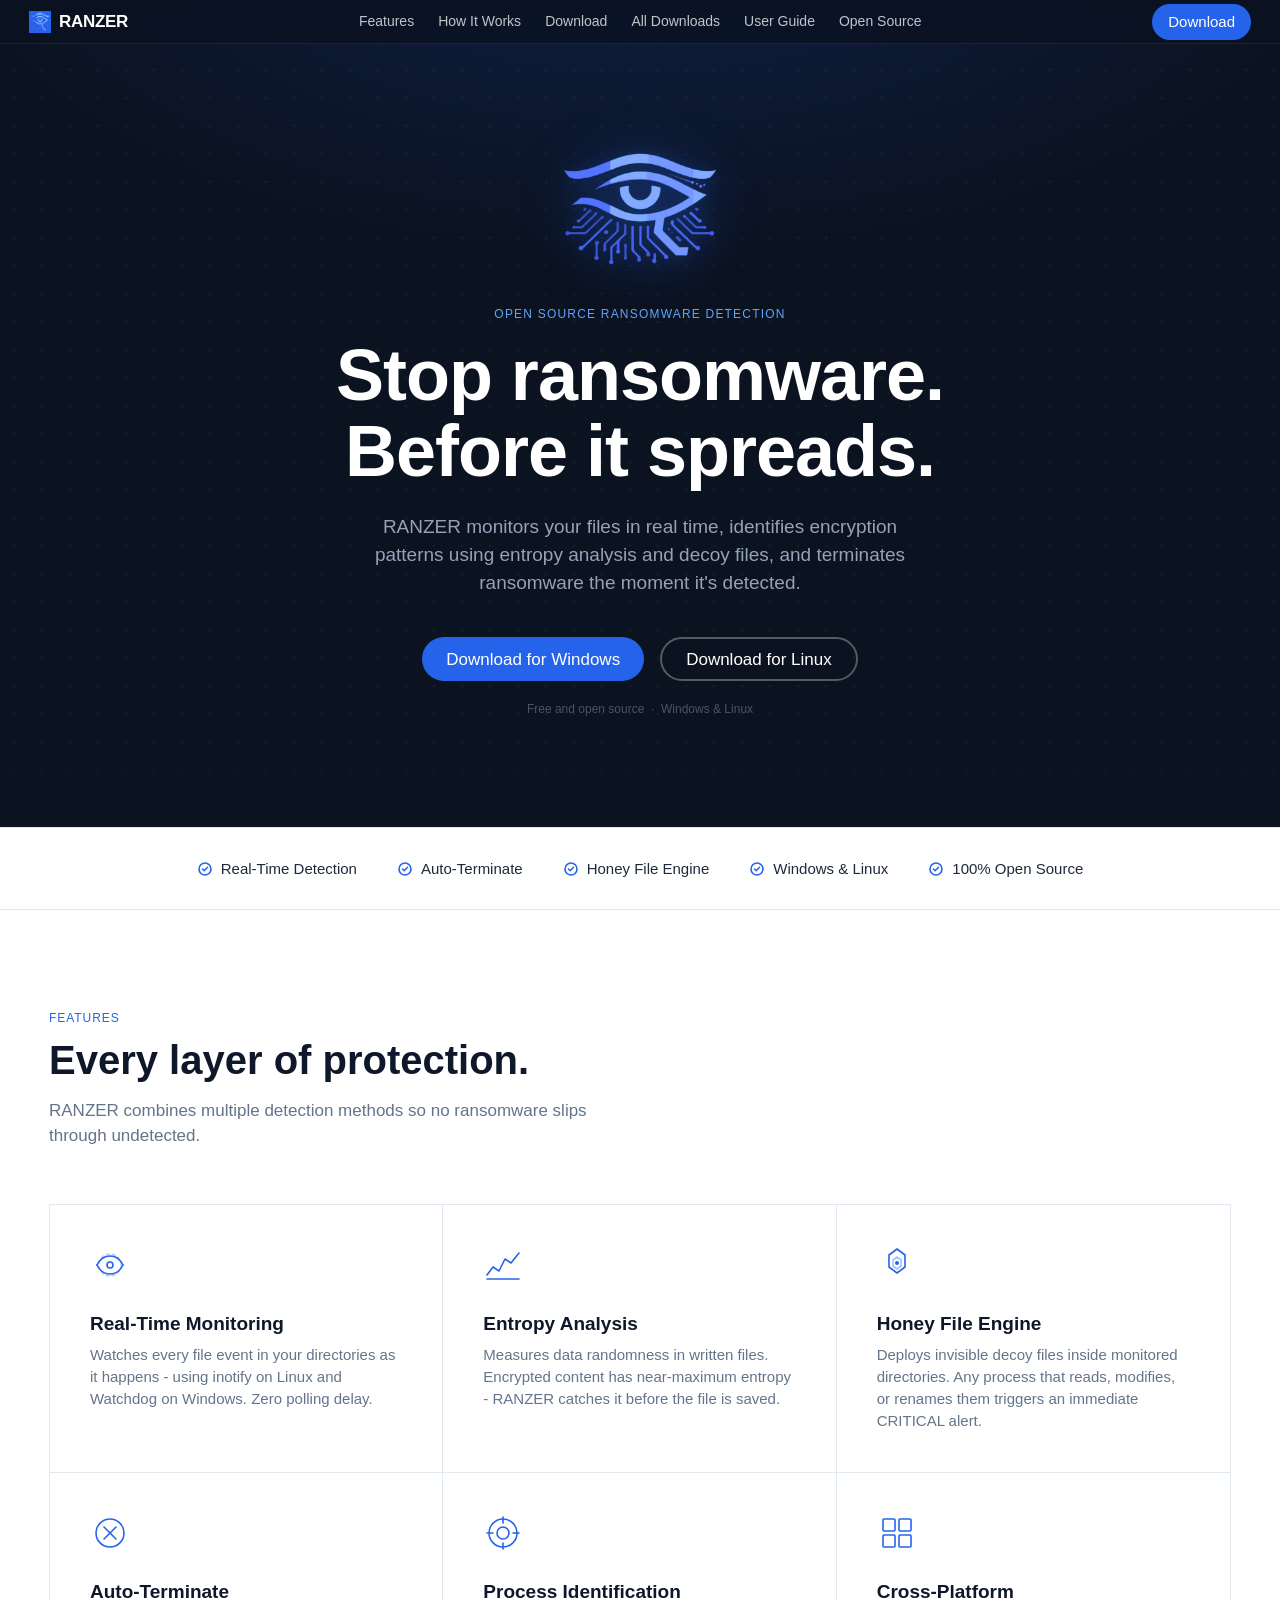
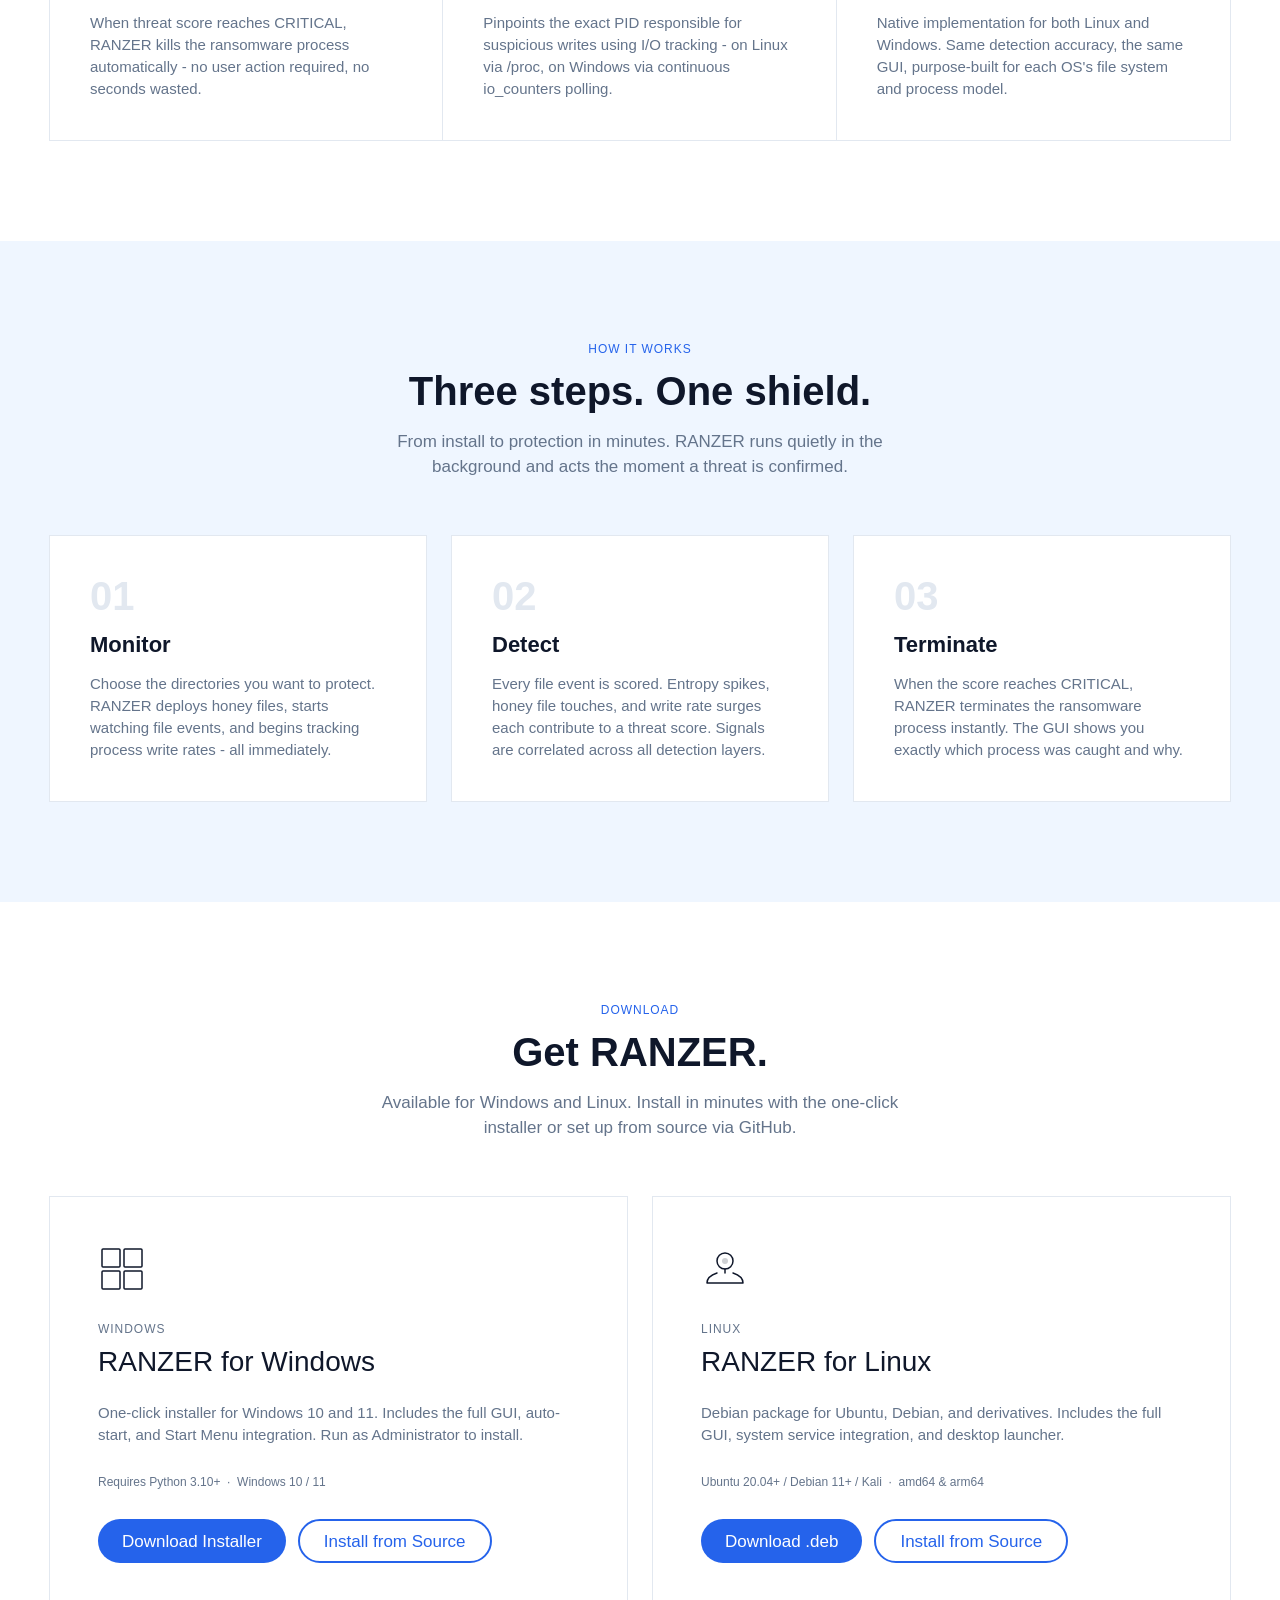
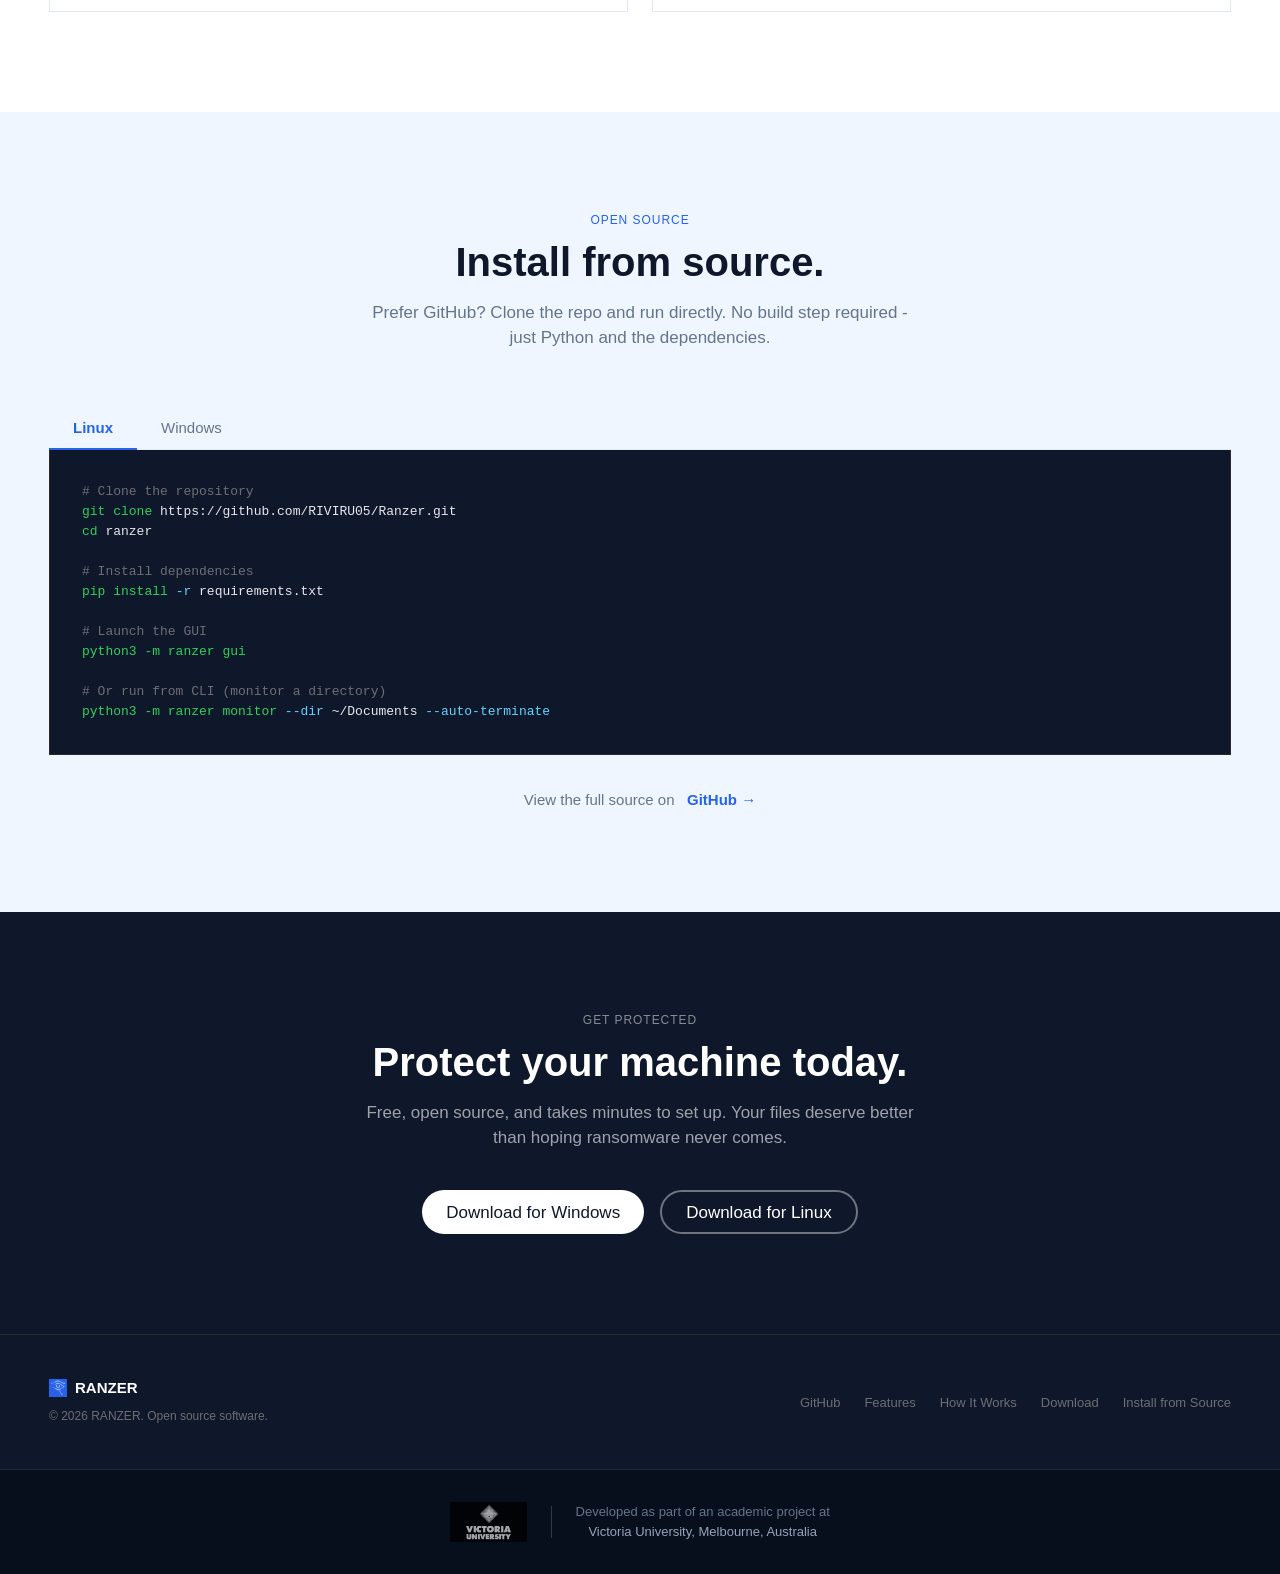
==== commit 2419b7cc: "ranzer listing sitemapo" ====
--- a/index.html
+++ b/index.html
@@ -1,7 +1,17 @@
 <!DOCTYPE html>
 <html lang="en">
 <head>
+  <meta name="google-site-verification" content="Gq1VRNnOgY95xcfSEc-oV9dSzdgN2z8JV6IFKpFn20I" />
   <meta charset="UTF-8" />
+  <meta name="description" content="RANZER — Real-time ransomware detection and endpoint protection system for Linux and Windows. Free and open source.">
+  <meta name="keywords" content="ransomware detection, endpoint protection, cybersecurity, open source, Linux, Windows">
+  <meta name="robots" content="index, follow">
+  <!-- Open Graph for social sharing -->
+  <meta property="og:title" content="RANZER — Ransomware Analyzer & Endpoint Protection">
+  <meta property="og:description" content="Real-time signature-free ransomware detection using entropy analysis, honey files, and process behavior tracking.">
+  <meta property="og:url" content="https://ranzer.digital">
+  <meta property="og:type" content="website">
+  <meta name="google-site-verification" content="Gq1VRNnOgY95xcfSEc-oV9dSzdgN2z8JV6IFKpFn20I" />
   <meta name="viewport" content="width=device-width, initial-scale=1.0" />
   <title>RANZER - Stop Ransomware Before It Spreads</title>
   <meta name="description" content="RANZER is an open-source ransomware detection tool for Linux and Windows. Real-time monitoring, entropy analysis, honey files, and auto-termination." />
@@ -21,6 +31,7 @@
       <li><a href="#features">Features</a></li>
       <li><a href="#how">How It Works</a></li>
       <li><a href="#download">Download</a></li>
+      <li><a href="download.html">All Downloads</a></li>
       <li><a href="how-to-use.html">User Guide</a></li>
       <li><a href="open-source.html">Open Source</a></li>
     </ul>
@@ -44,6 +55,7 @@
   <a href="#features"        class="drawer-link">Features</a>
   <a href="#how"             class="drawer-link">How It Works</a>
   <a href="#download"        class="drawer-link">Download</a>
+  <a href="download.html"    class="drawer-link">All Downloads</a>
   <a href="how-to-use.html"  class="drawer-link">User Guide</a>
   <a href="open-source.html" class="drawer-link">Open Source</a>
   <a href="#download" class="btn btn-primary drawer-cta">Download RANZER</a>
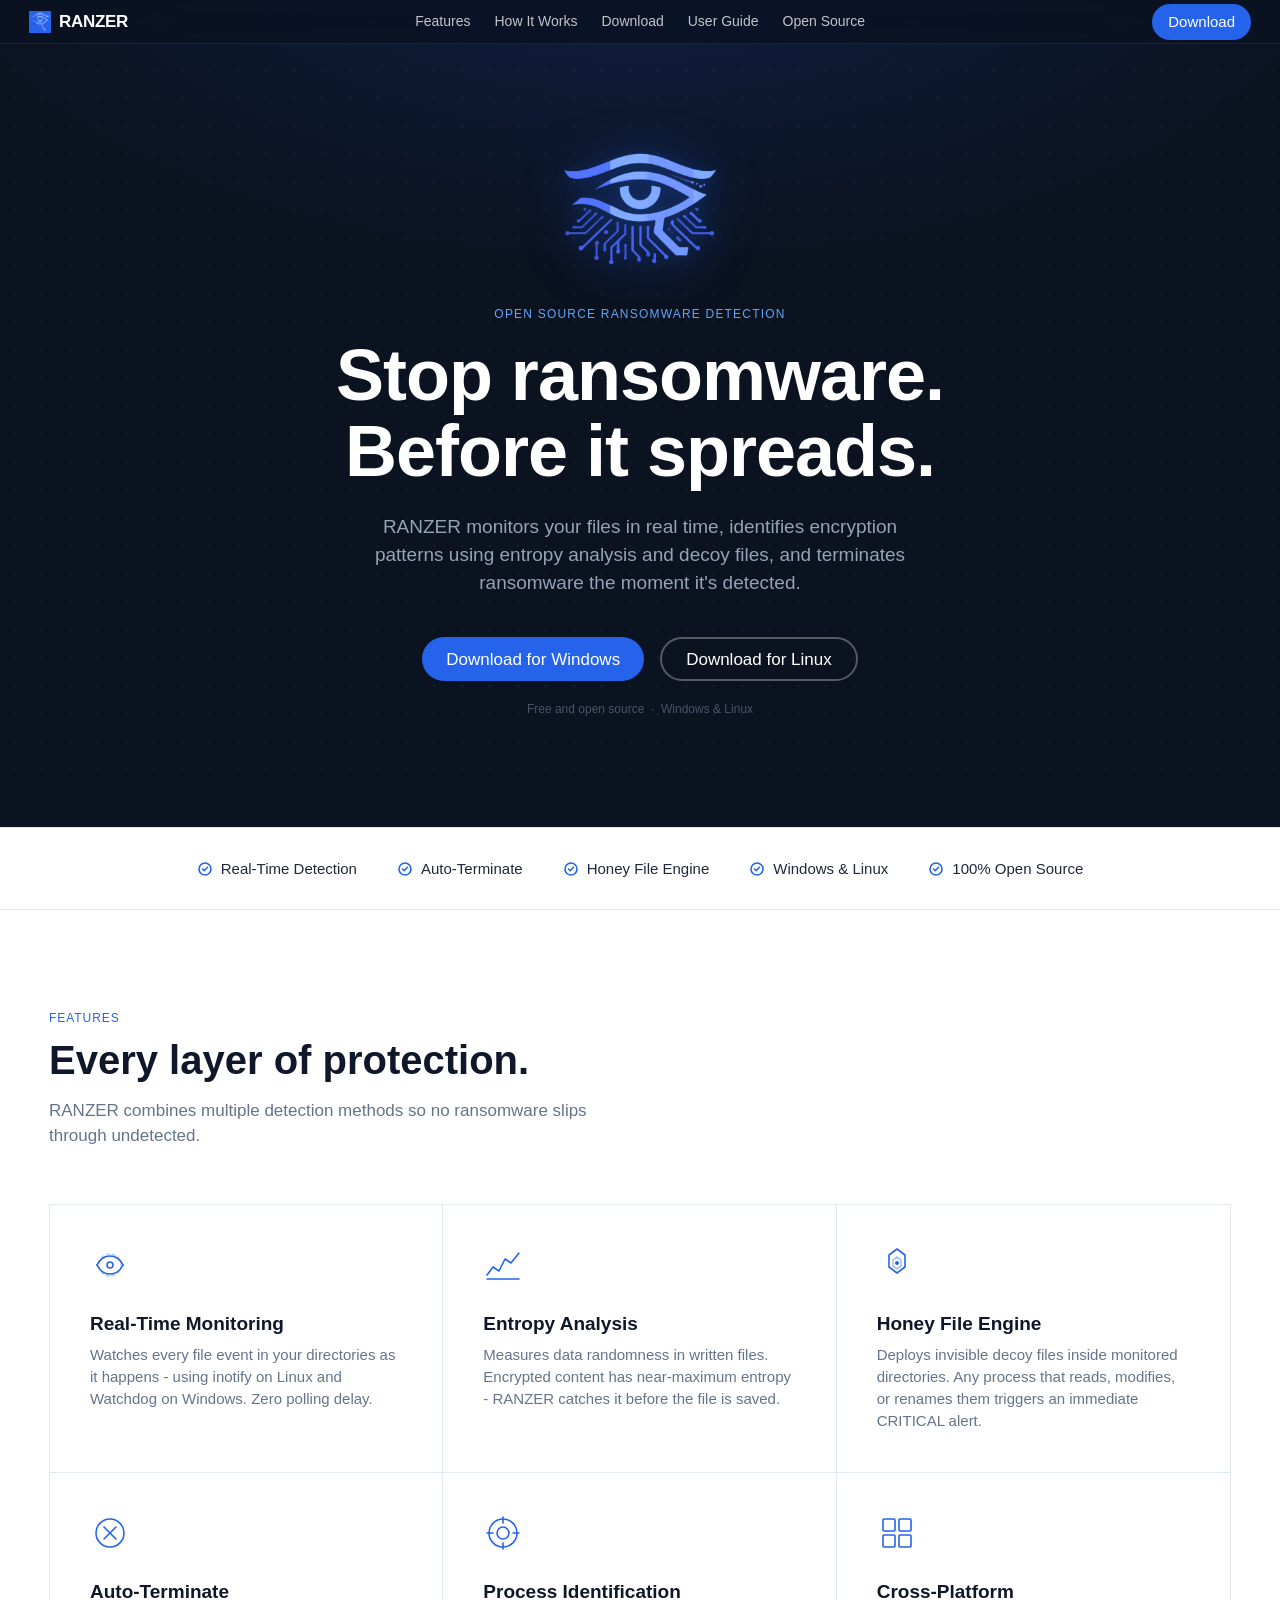
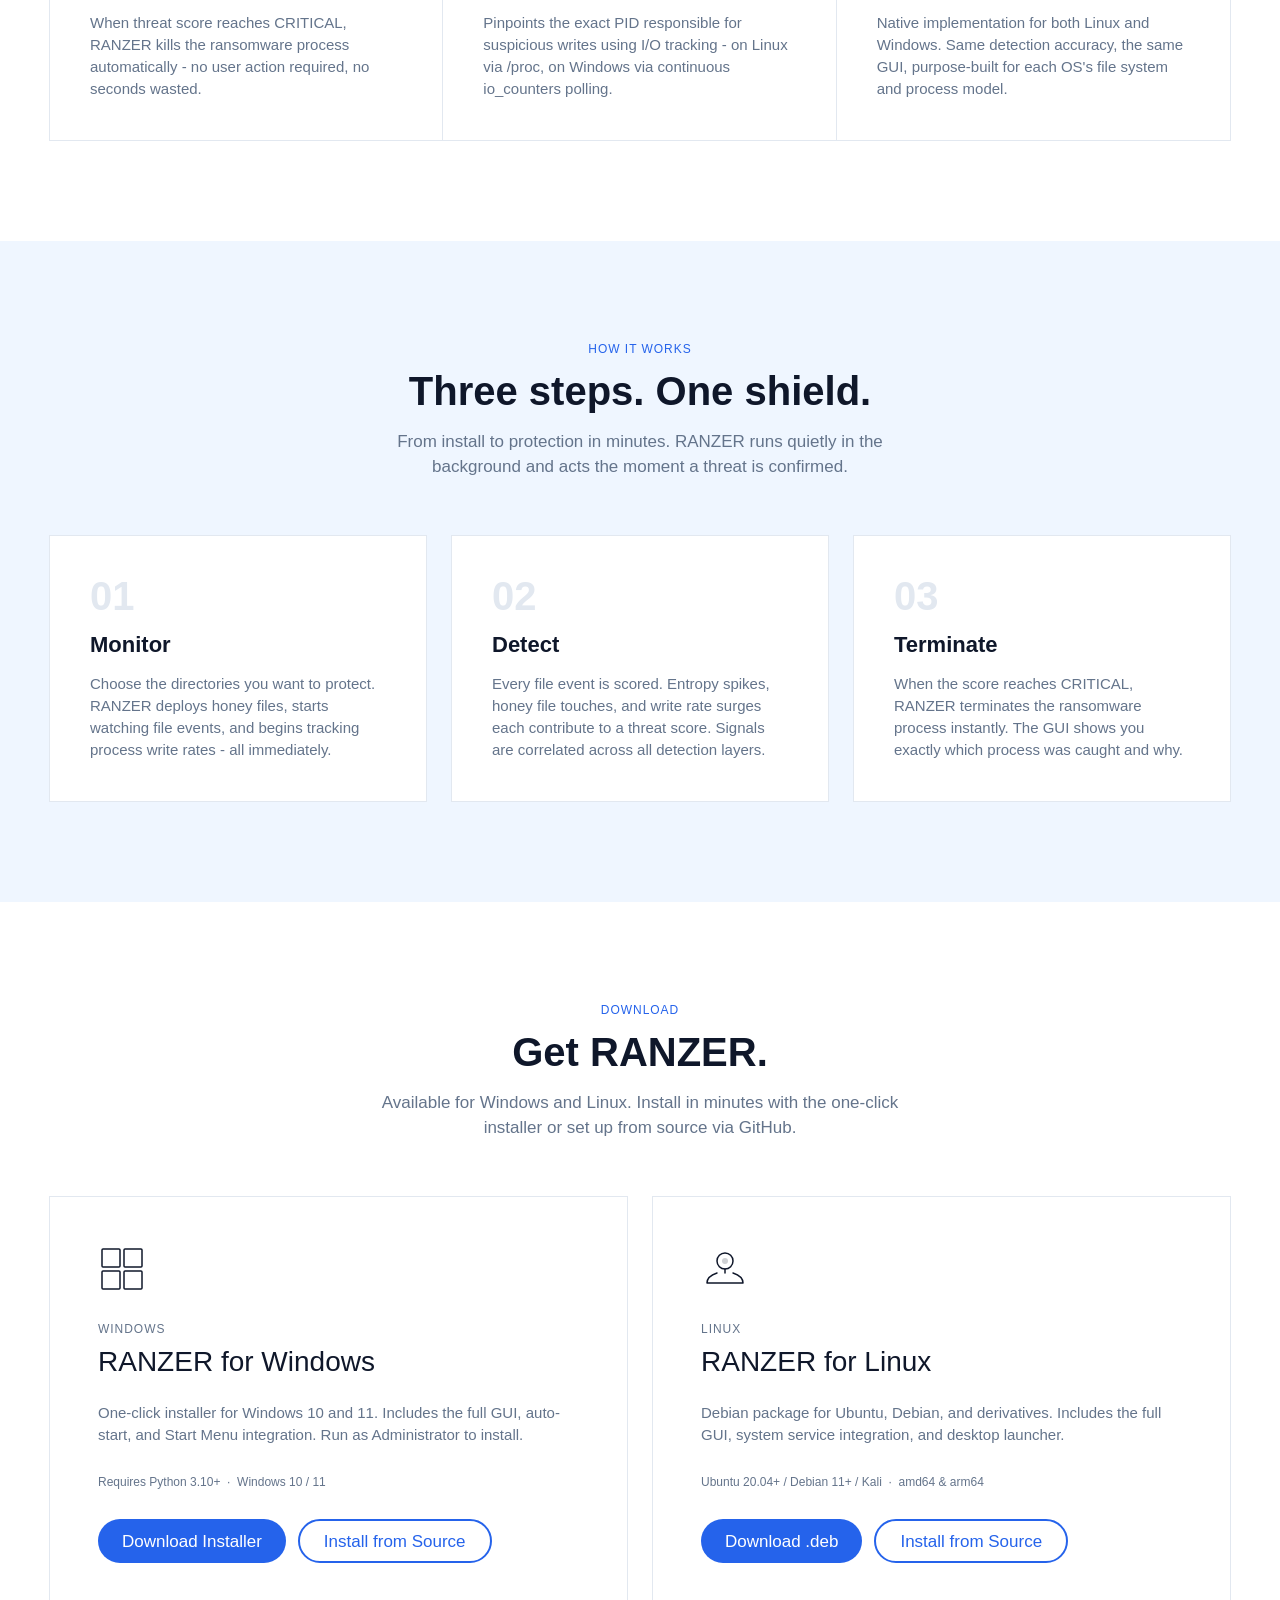
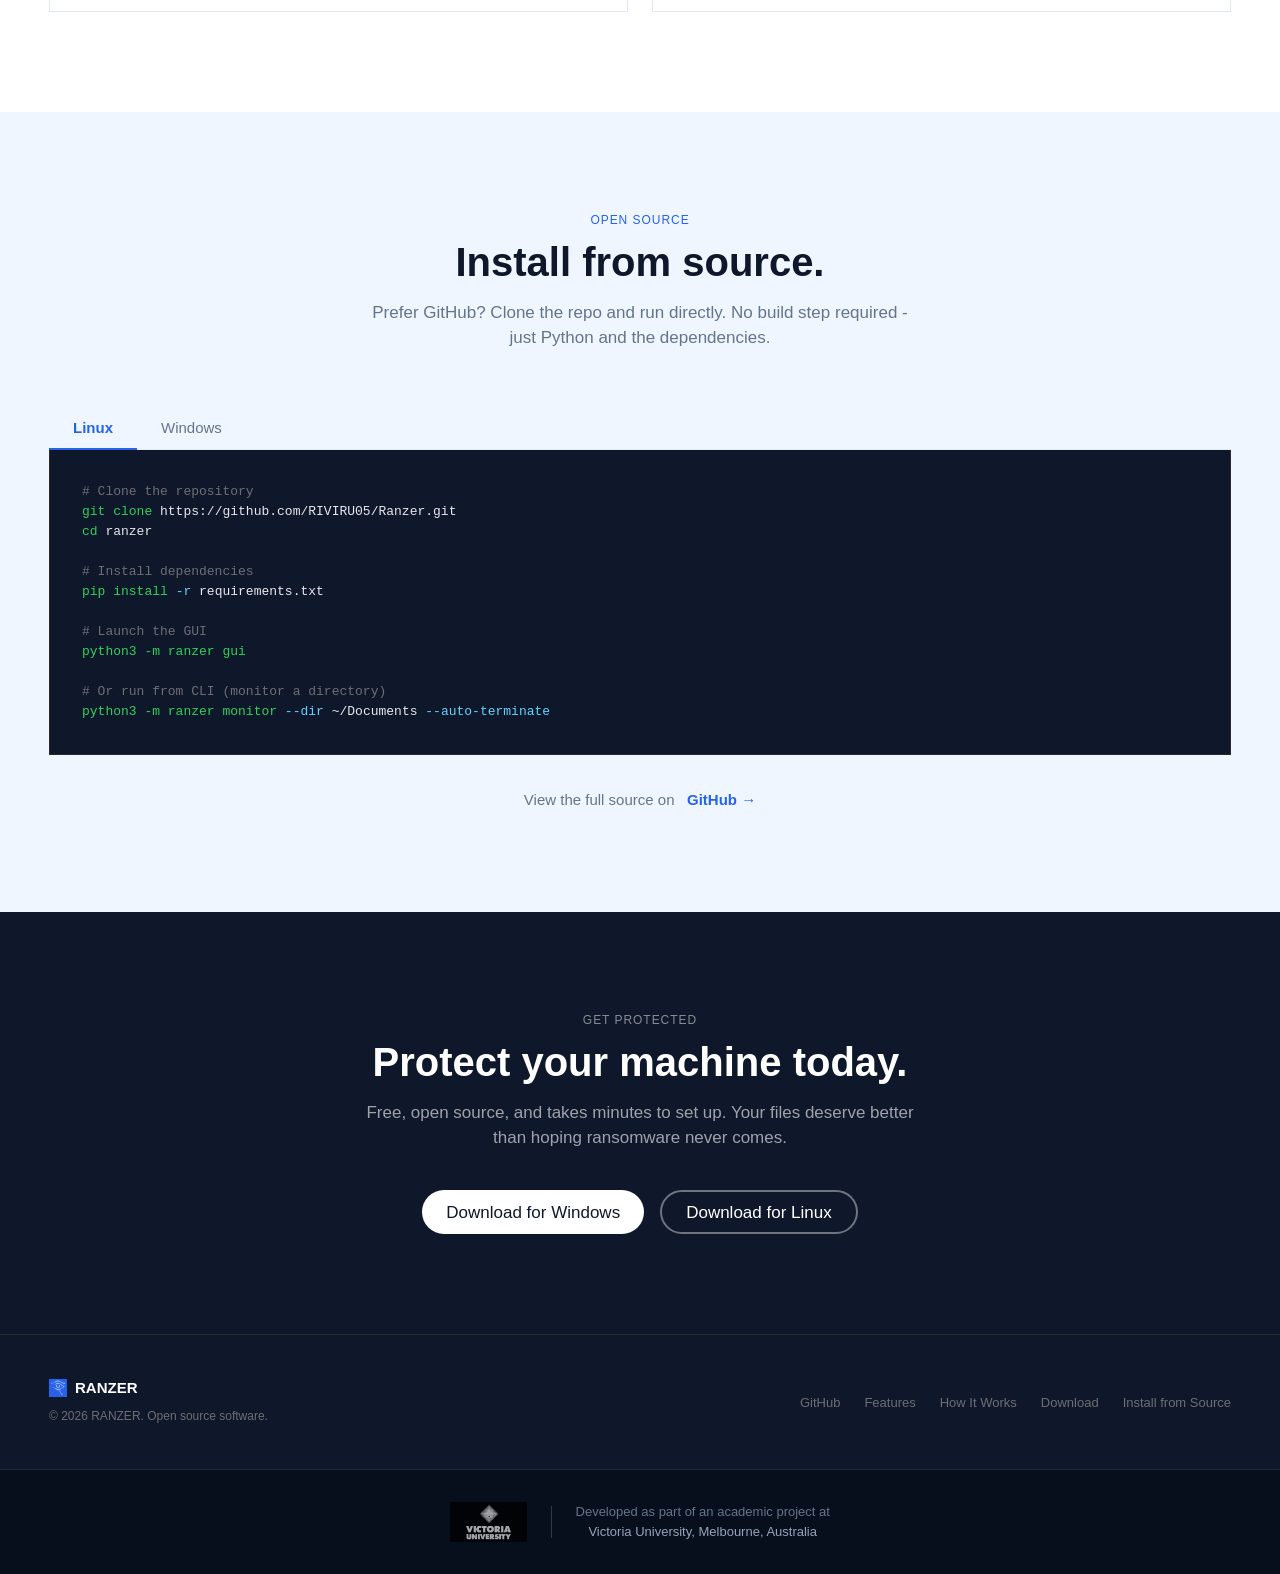
==== commit 56aa083d: "ranzer listing sitemapom" ====
--- a/index.html
+++ b/index.html
@@ -30,14 +30,13 @@
     <ul class="nav-links">
       <li><a href="#features">Features</a></li>
       <li><a href="#how">How It Works</a></li>
-      <li><a href="#download">Download</a></li>
-      <li><a href="download.html">All Downloads</a></li>
+      <li><a href="download.html">Download</a></li>
       <li><a href="how-to-use.html">User Guide</a></li>
       <li><a href="open-source.html">Open Source</a></li>
     </ul>
 
     <div class="nav-actions">
-      <a href="#download" class="btn btn-primary btn-sm">Download</a>
+      <a href="download.html" class="btn btn-primary btn-sm">Download</a>
     </div>
 
     <button class="nav-hamburger" id="hamburger" aria-label="Open menu">
@@ -54,11 +53,10 @@
 <div class="nav-drawer" id="drawer">
   <a href="#features"        class="drawer-link">Features</a>
   <a href="#how"             class="drawer-link">How It Works</a>
-  <a href="#download"        class="drawer-link">Download</a>
-  <a href="download.html"    class="drawer-link">All Downloads</a>
+  <a href="download.html"    class="drawer-link">Download</a>
   <a href="how-to-use.html"  class="drawer-link">User Guide</a>
   <a href="open-source.html" class="drawer-link">Open Source</a>
-  <a href="#download" class="btn btn-primary drawer-cta">Download RANZER</a>
+  <a href="download.html" class="btn btn-primary drawer-cta">Download RANZER</a>
 </div>
 
 
